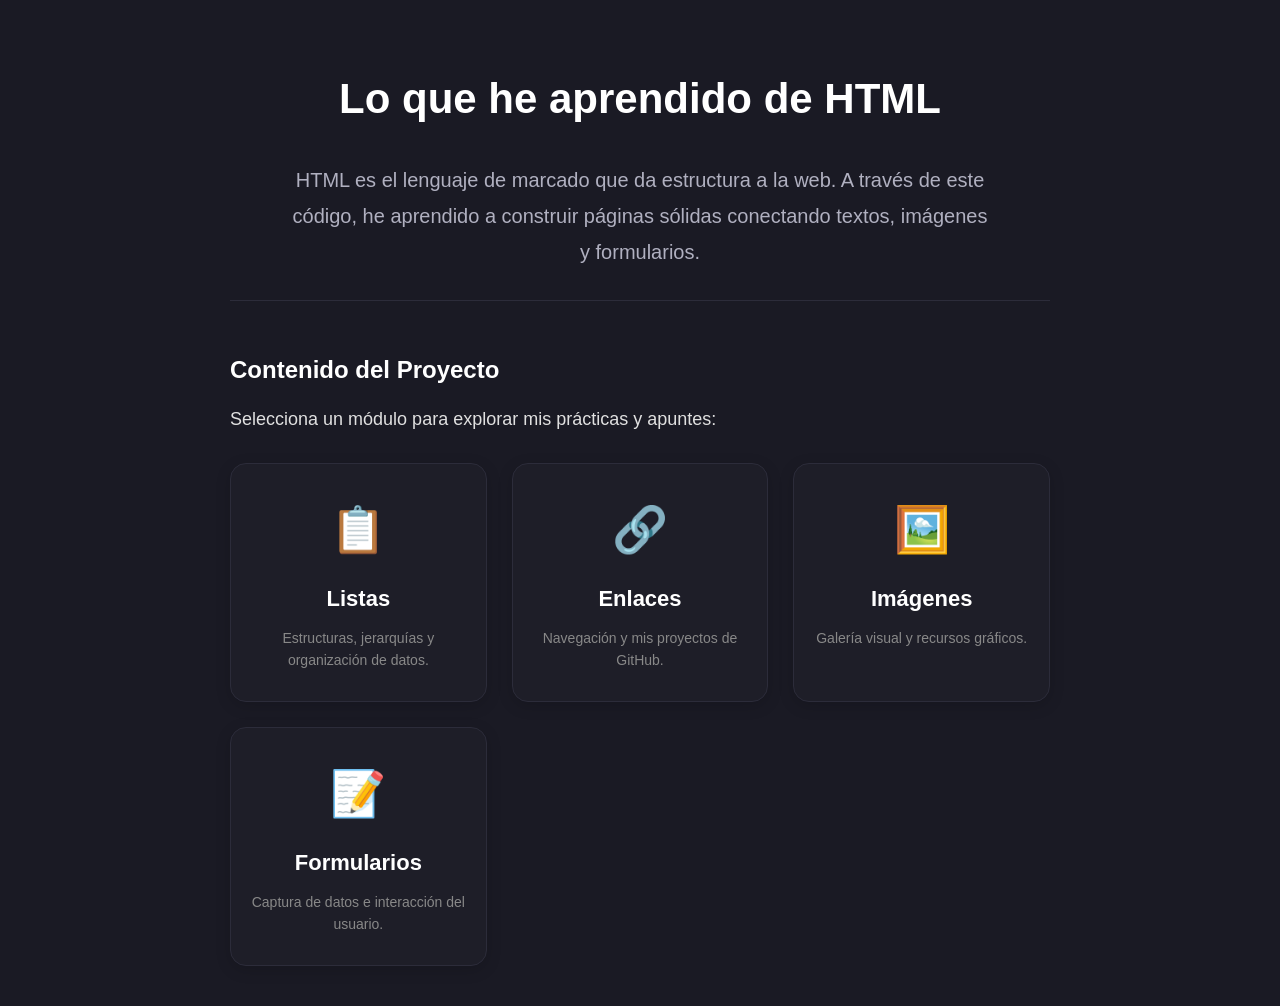
==== index.html @ b3e8c74b "Add files via upload" ====
<!DOCTYPE html>
<html lang="es">
<head>
    <meta charset="UTF-8">
    <meta name="viewport" content="width=device-width, initial-scale=1.0">
    <title>Mi Aprendizaje en HTML</title>
    <link rel="stylesheet" href="css/estilos.css">
</head>
<body>
    <header class="cabecera-inicio">
        <h1>Lo que he aprendido de HTML</h1>
        <p class="texto-destacado">HTML es el lenguaje de marcado que da estructura a la web. A través de este código, he aprendido a construir páginas sólidas conectando textos, imágenes y formularios.</p>
    </header>

    <h2>Contenido del Proyecto</h2>
    <p>Selecciona un módulo para explorar mis prácticas y apuntes:</p>

    <div class="menu-principal">
        <a href="listas.html" class="tarjeta-menu">
            <div class="icono-menu">📋</div>
            <h3>Listas</h3>
            <p>Estructuras, jerarquías y organización de datos.</p>
        </a>
        
        <a href="enlaces.html" class="tarjeta-menu">
            <div class="icono-menu">🔗</div>
            <h3>Enlaces</h3>
            <p>Navegación y mis proyectos de GitHub.</p>
        </a>
        
        <a href="imagenes.html" class="tarjeta-menu">
            <div class="icono-menu">🖼️</div>
            <h3>Imágenes</h3>
            <p>Galería visual y recursos gráficos.</p>
        </a>
        
        <a href="formularios.html" class="tarjeta-menu">
            <div class="icono-menu">📝</div>
            <h3>Formularios</h3>
            <p>Captura de datos e interacción del usuario.</p>
        </a>
    </div>
</body>
</html>
---- css/estilos.css ----
/* 1. RESET BÁSICO: Quita los márgenes por defecto y pone una fuente moderna */
* {
    margin: 0;
    padding: 0;
    box-sizing: border-box;
    font-family: 'Segoe UI', Roboto, Helvetica, Arial, sans-serif;
}

/* 2. FONDO Y TEXTO GENERAL (Body) */
body {
    background-color: #1a1a24;
    color: #e0e0e0;
    padding: 40px;
    line-height: 1.6;
    max-width: 900px; /* Evita que el texto se estire por toda la pantalla */
    margin: 0 auto; /* Centra toda la página automáticamente */
}

/* 3. TÍTULOS */
h1, h2, h3, h4 {
    color: #ffffff; /* Títulos en blanco puro para que destaquen */
    margin-bottom: 15px;
    margin-top: 25px;
}

h1 {
    font-size: 36px;
    border-bottom: 3px solid #f1de2b; /* Una línea amarilla debajo del título principal */
    padding-bottom: 10px;
    display: inline-block; /* Para que la línea amarilla solo mida lo que mide el texto */
}

/* 4. PÁRRAFOS Y LISTAS */
p {
    font-size: 18px; /* Un tamaño muy cómodo para leer */
    margin-bottom: 20px;
}

ul {
    margin-left: 30px; /* Mete las listas un poco hacia la derecha */
    margin-bottom: 20px;
}

li {
    font-size: 18px;
    margin-bottom: 10px;
}

/* 5. ENLACES NORMALES */
a {
    color: #f1de2b; /* Tu amarillo para los enlaces */
    text-decoration: none; /* Le quita la línea de abajo fea por defecto */
    transition: color 0.3s ease; /* Hace que el cambio de color sea suave */
}

a:hover {
    color: #ffffff; /* Cuando pasas el mouse por encima, se pone blanco */
    text-decoration: underline;
}

/* 6. BOTÓN DE VOLVER (El diseño chulo) */
.boton-volver {
    background-color: transparent;
    color: #e0e0e0;
    padding: 10px 20px;
    font-weight: 600;
    text-decoration: none;
    border-radius: 8px;
    border: 1px solid #444;
    display: inline-block;
    margin-bottom: 40px;
    transition: all 0.3s ease;
}

.boton-volver:hover {
    border-color: #f1de2b;
    color: #f1de2b;
    background-color: rgba(241, 222, 43, 0.05);
    transform: translateX(-5px); /* Se mueve un poco a la izquierda, invitando a "volver" */
}

/* 7. IMÁGENES */
img {
    border-radius: 12px; /* Redondea las esquinas de tu imagen de Jinx */
    box-shadow: 0 8px 20px rgba(0, 0, 0, 0.6); /* Sombra elegante */
    max-width: 100%; /* Evita que la imagen sea más grande que la pantalla */
}
/* 8. DISEÑO DE FORMULARIO */
form {
    max-width: 500px;
    margin: 0 auto;
    background-color: #1e1e28; /* Tono profundo y moderno */
    padding: 40px;
    border-radius: 16px; /* Curvas más suaves y actuales */
    border: 1px solid #2c2c3a; /* Borde sutil que le da efecto de tarjeta física */
    box-shadow: 0 15px 35px rgba(0, 0, 0, 0.2);
}

input {
    display: block;
    width: 100%;
    padding: 15px; /* Más espacio interior para que respire el texto */
    margin-bottom: 25px;
    background-color: #15151e; /* Fondo del input más oscuro que el formulario para dar profundidad */
    border: 1px solid #333;
    border-radius: 8px;
    color: #ffffff;
    font-size: 15px;
    transition: all 0.3s ease; /* Transición suave para todos los cambios */
}

/* El toque clave: Qué pasa cuando haces clic en un campo (Focus) */
input:focus {
    outline: none;
    border-color: #f1de2b;
    box-shadow: 0 0 0 3px rgba(241, 222, 43, 0.15); /* Resplandor amarillo sutil */
    background-color: #1a1a24;
}

input::placeholder {
    color: #666; /* Texto de ayuda más sutil para no competir con lo que el usuario escribe */
}

input[type="file"] {
    padding: 12px;
    color: #888;
    background-color: transparent;
    border: 1px dashed #555; /* Borde punteado clásico para subida de archivos */
    cursor: pointer;
}

input[type="submit"] {
    background: linear-gradient(135deg, #f1de2b 0%, #d4c21f 100%); /* Degradado sutil */
    color: #111;
    font-weight: bold;
    text-transform: uppercase; /* Letras mayúsculas para más fuerza */
    letter-spacing: 1px; /* Espacio entre letras */
    border: none;
    cursor: pointer;
    margin-top: 10px;
    margin-bottom: 0;
    padding: 16px;
    box-shadow: 0 4px 15px rgba(241, 222, 43, 0.2);
}

input[type="submit"]:hover {
    transform: translateY(-2px);
    box-shadow: 0 6px 20px rgba(241, 222, 43, 0.4);
    background: linear-gradient(135deg, #fff36d 0%, #f1de2b 100%);
}

/* 9. PORTAFOLIO DE ENLACES (GitHub & Proyectos) */

/* Botón principal de GitHub */
.btn-github {
    display: inline-block;
    background-color: #ffffff;
    color: #1a1a24;
    padding: 12px 24px;
    border-radius: 8px;
    font-weight: bold;
    text-decoration: none;
    margin-bottom: 40px;
    transition: all 0.3s ease;
    box-shadow: 0 4px 10px rgba(255, 255, 255, 0.1);
}

.btn-github:hover {
    transform: translateY(-3px);
    box-shadow: 0 6px 20px rgba(255, 255, 255, 0.3);
    background-color: #f1de2b; /* Se vuelve amarillo al pasar el mouse */
    color: #1a1a24;
    text-decoration: none;
}

/* Cuadrícula para los laboratorios */
.grid-repos {
    list-style: none; /* Quita los puntos negros clásicos de las listas */
    margin-left: 0;
    display: grid;
    grid-template-columns: repeat(auto-fit, minmax(300px, 1fr)); /* Crea columnas automáticas */
    gap: 20px; /* Espacio entre cada tarjeta */
}

/* Diseño de cada tarjeta de proyecto */
.grid-repos li a {
    display: block; /* Obliga al enlace a comportarse como una caja */
    background-color: #232330;
    padding: 25px;
    border-radius: 12px;
    color: #e0e0e0;
    text-decoration: none;
    border-left: 4px solid #444; /* Borde sutil a la izquierda */
    transition: all 0.3s ease;
    height: 100%;
    box-shadow: 0 4px 10px rgba(0, 0, 0, 0.2);
}

/* Animación al pasar el mouse sobre un proyecto */
.grid-repos li a:hover {
    background-color: #2a2a3a;
    transform: translateX(8px); /* La tarjeta se desliza hacia la derecha */
    border-left: 4px solid #f1de2b; /* El borde se ilumina en amarillo */
    color: #ffffff;
    text-decoration: none;
    box-shadow: 0 8px 20px rgba(0, 0, 0, 0.4);
}
/* 10. GALERÍA DE IMÁGENES (Grid Interactivo) */
.galeria-grid {
    display: grid;
    grid-template-columns: repeat(auto-fit, minmax(280px, 1fr));
    gap: 25px;
    margin-top: 35px;
}

.tarjeta-imagen {
    position: relative;
    border-radius: 12px;
    overflow: hidden; /* Mantiene la imagen y los efectos dentro de la caja */
    box-shadow: 0 8px 20px rgba(0, 0, 0, 0.4);
    aspect-ratio: 16 / 9; /* Fuerza a todas las tarjetas a tener un formato panorámico uniforme */
    background-color: #232330; /* Color de fondo mientras carga la imagen */
    cursor: pointer;
}

/* Ajustes para que las imágenes no se deformen */
.tarjeta-imagen img {
    width: 100%;
    height: 100%;
    object-fit: cover; /* Recorta automáticamente la imagen para llenar la caja perfecta */
    transition: transform 0.5s ease;
    border-radius: 0;
    box-shadow: none;
}

/* Efectos al pasar el mouse por la tarjeta */
.tarjeta-imagen:hover img {
    transform: scale(1.1); /* Zoom suave a la imagen */
}

.tarjeta-imagen:hover {
    box-shadow: 0 12px 25px rgba(241, 222, 43, 0.15); /* Resplandor amarillo en la sombra */
}

/* Barra de texto oculta que sube al interactuar */
.overlay-texto {
    position: absolute;
    bottom: -60px; /* La escondemos fuera de la tarjeta por defecto */
    left: 0;
    width: 100%;
    padding: 20px 15px;
    background: linear-gradient(to top, rgba(26, 26, 36, 0.95), transparent);
    color: #ffffff;
    font-weight: 600;
    text-align: center;
    transition: bottom 0.4s ease;
}

.tarjeta-imagen:hover .overlay-texto {
    bottom: 0; /* El texto se desliza hacia arriba */
}
/* 11. DISEÑO DE LISTAS PREMIUM */
.caja-lista {
    background-color: #1e1e28;
    padding: 30px;
    border-radius: 12px;
    border: 1px solid #2c2c3a;
    margin-bottom: 30px;
    box-shadow: 0 8px 20px rgba(0, 0, 0, 0.2);
    transition: transform 0.3s ease;
}

.caja-lista:hover {
    transform: translateY(-3px);
    border-color: #444; /* El borde se aclara un poco al pasar el mouse */
}

.caja-lista h4 {
    color: #f1de2b;
    margin-top: 0;
    border-bottom: 1px solid #333;
    padding-bottom: 10px;
}

.caja-lista p {
    font-size: 15px;
    color: #aaa;
    margin-bottom: 25px;
}

/* Lista Ordenada: Cambiamos los números feos por círculos elegantes */
.lista-numerada {
    list-style: none; 
    counter-reset: contador-lista; /* Crea un contador personalizado */
    padding-left: 0;
}

.lista-numerada li {
    position: relative;
    padding-left: 45px;
    margin-bottom: 15px;
    color: #e0e0e0;
}

.lista-numerada li::before {
    counter-increment: contador-lista;
    content: counter(contador-lista);
    position: absolute;
    left: 0;
    top: -2px;
    background-color: #2a2a3a;
    color: #f1de2b;
    width: 30px;
    height: 30px;
    border-radius: 50%;
    display: flex;
    align-items: center;
    justify-content: center;
    font-weight: bold;
    font-size: 14px;
    border: 1px solid #444;
}

/* Lista No Ordenada: Cambiamos los puntos por flechas */
.lista-puntos {
    list-style: none;
    padding-left: 0;
}

.lista-puntos li {
    position: relative;
    padding-left: 30px;
    margin-bottom: 15px;
    color: #e0e0e0;
}

.lista-puntos li::before {
    content: "▹"; /* Símbolo de flecha moderna */
    position: absolute;
    left: 0;
    top: 0;
    color: #f1de2b;
    font-size: 20px;
    line-height: 1;
}

/* Lista de Definiciones: Aspecto de etiquetas (tags) */
.lista-definiciones dt {
    font-weight: bold;
    color: #ffffff;
    font-size: 16px;
    margin-top: 25px;
    display: inline-block;
    background-color: rgba(241, 222, 43, 0.1);
    padding: 6px 12px;
    border-radius: 6px;
    border-left: 3px solid #f1de2b; /* Línea lateral amarilla */
}

.lista-definiciones dd {
    margin-left: 0;
    margin-top: 10px;
    padding-left: 15px;
    border-left: 2px dashed #444; /* Línea punteada que conecta con la definición */
    color: #ccc;
    font-size: 16px;
    line-height: 1.5;
}
/* 12. DISEÑO DE LA PÁGINA DE INICIO (INDEX) */

/* Cabecera principal para darle fuerza a la introducción */
.cabecera-inicio {
    text-align: center;
    margin-bottom: 50px;
    padding-bottom: 30px;
    border-bottom: 1px solid #2c2c3a;
}

.cabecera-inicio h1 {
    font-size: 42px;
    margin-bottom: 20px;
    border-bottom: none; /* Quitamos la línea amarilla chica para dejar el título limpio */
}

.texto-destacado {
    font-size: 20px;
    color: #b0b0c0;
    max-width: 700px;
    margin: 0 auto; /* Centra el texto */
    line-height: 1.8;
}

/* Cuadrícula del menú principal */
.menu-principal {
    display: grid;
    grid-template-columns: repeat(auto-fit, minmax(240px, 1fr));
    gap: 25px;
    margin-top: 30px;
}

/* Diseño de cada tarjeta clicable */
.tarjeta-menu {
    background-color: #1e1e28;
    padding: 30px 20px;
    border-radius: 16px;
    border: 1px solid #2c2c3a;
    text-align: center;
    color: #e0e0e0;
    text-decoration: none;
    transition: all 0.3s cubic-bezier(0.25, 0.8, 0.25, 1);
    box-shadow: 0 4px 15px rgba(0, 0, 0, 0.15);
}

.tarjeta-menu h3 {
    color: #ffffff;
    margin: 15px 0 10px 0;
    font-size: 22px;
}

.tarjeta-menu p {
    font-size: 14px;
    color: #888;
    margin-bottom: 0;
}

.icono-menu {
    font-size: 45px; /* Usamos emojis como iconos por ser livianos y rápidos */
    margin-bottom: 15px;
    transition: transform 0.3s ease;
}

/* Efectos al pasar el mouse por encima */
.tarjeta-menu:hover {
    transform: translateY(-8px);
    background-color: #232330;
    border-color: #f1de2b;
    box-shadow: 0 12px 25px rgba(241, 222, 43, 0.15);
    text-decoration: none;
}

.tarjeta-menu:hover .icono-menu {
    transform: scale(1.15) rotate(5deg); /* El icono da un pequeño "salto" divertido */
}
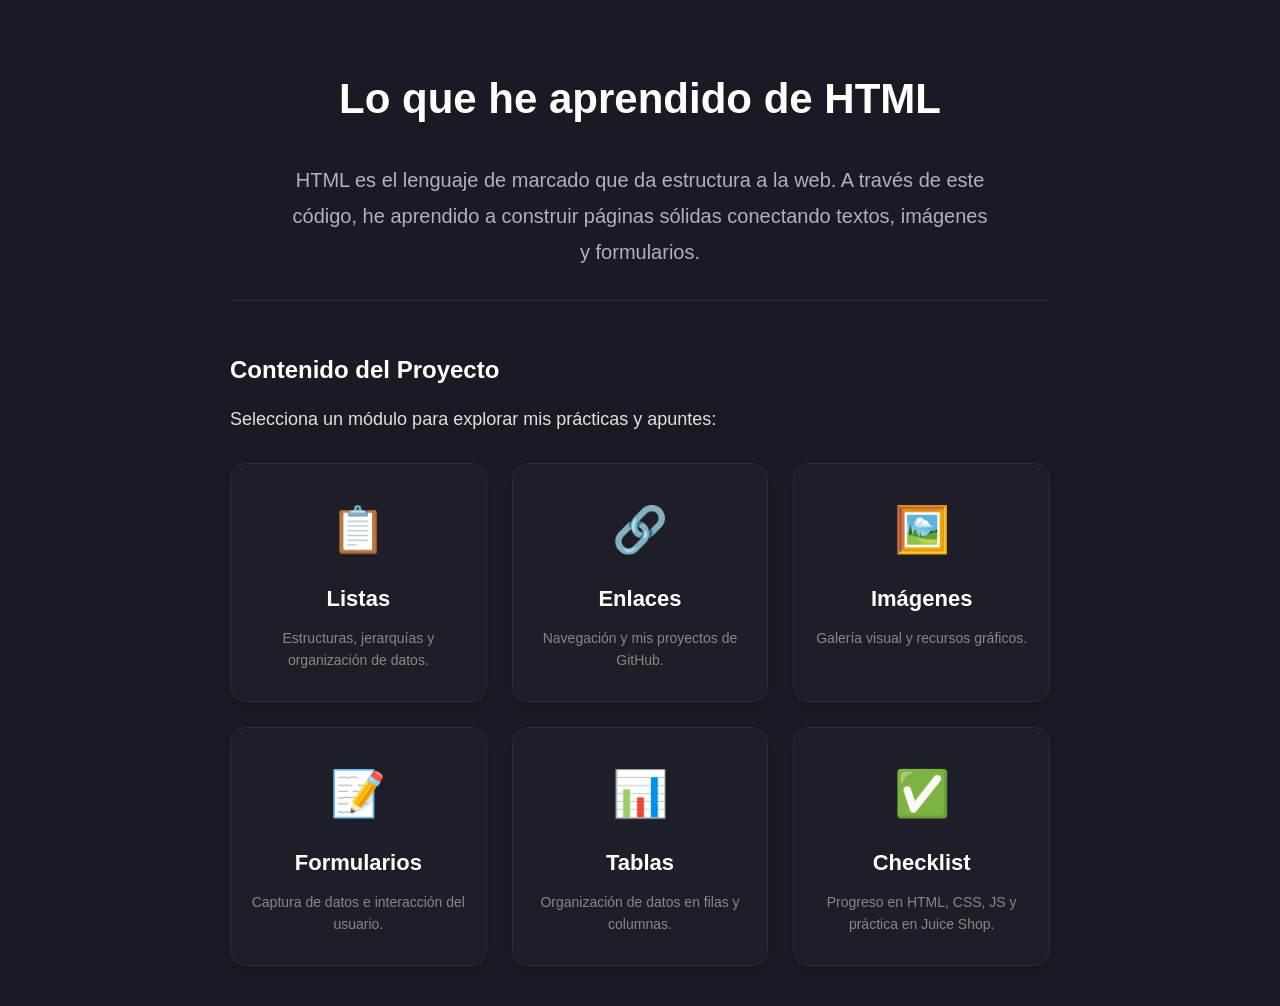
==== commit f3f290c7: "Add files via upload" ====
--- a/index.html
+++ b/index.html
@@ -38,7 +38,16 @@
             <div class="icono-menu">📝</div>
             <h3>Formularios</h3>
             <p>Captura de datos e interacción del usuario.</p>
+        </a><a href="tablas.html" class="tarjeta-menu">
+            <div class="icono-menu">📊</div>
+            <h3>Tablas</h3>
+            <p>Organización de datos en filas y columnas.</p>
         </a>
+        <a href="checklist.html" class="tarjeta-menu">
+<div class="icono-menu">✅</div>
+<h3>Checklist</h3>
+<p>Progreso en HTML, CSS, JS y práctica en Juice Shop.</p>
+</a>
     </div>
 </body>
 </html>
